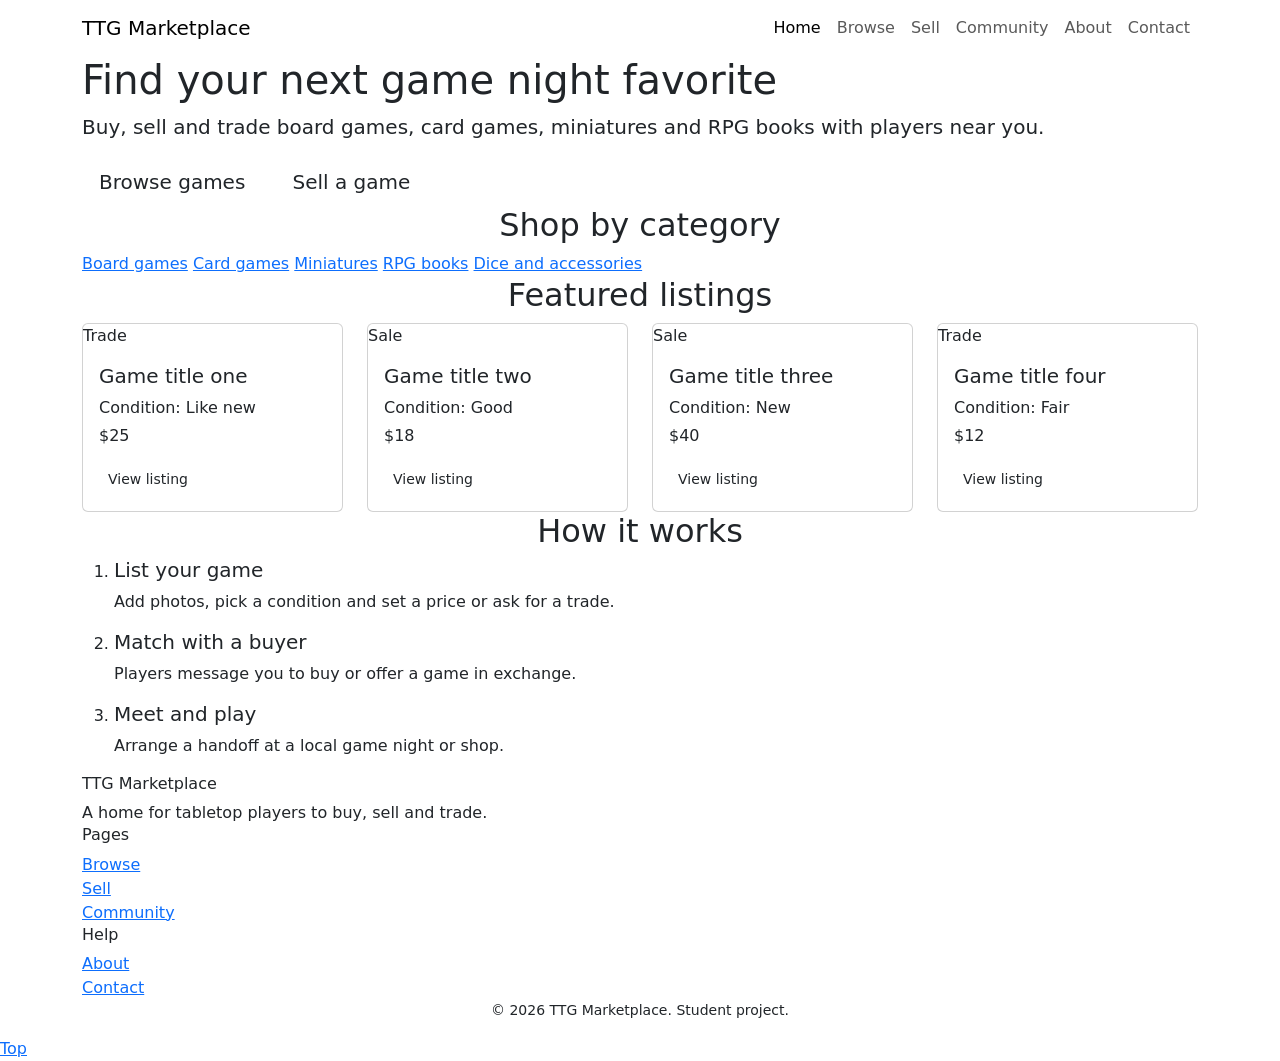
==== Index.html @ c9677930 "Add files via upload" ====
<!DOCTYPE html>
<html lang="en">
<head>
  <meta charset="UTF-8">
  <meta name="viewport" content="width=device-width, initial-scale=1">
  <title>TTG Marketplace | Buy, Sell and Trade Tabletop Games</title>

  <!-- Bootstrap CSS -->
  <link href="https://cdn.jsdelivr.net/npm/bootstrap@5.3.3/dist/css/bootstrap.min.css" rel="stylesheet">
  <!-- Fonts -->
  <link rel="preconnect" href="https://fonts.googleapis.com">
  <link rel="preconnect" href="https://fonts.gstatic.com" crossorigin>
  <link href="https://fonts.googleapis.com/css2?family=Alegreya:wght@500;700&family=Nunito+Sans:wght@400;600&display=swap" rel="stylesheet">
  <!-- Our CSS: style.css first, responsive.css last -->
  <link rel="stylesheet" href="css/style.css">
  <link rel="stylesheet" href="css/responsive.css">
</head>
<body>

  <!-- ===== HEADER / NAVBAR (same on every page) ===== -->
  <header class="site-header">
    <nav class="navbar navbar-expand-lg">
      <div class="container">
        <a class="navbar-brand" href="index.html">TTG Marketplace</a>
        <button class="navbar-toggler" type="button" data-bs-toggle="collapse"
                data-bs-target="#mainNav" aria-controls="mainNav"
                aria-expanded="false" aria-label="Toggle navigation">
          <span class="navbar-toggler-icon"></span>
        </button>
        <div class="collapse navbar-collapse" id="mainNav">
          <ul class="navbar-nav ms-auto">
            <li class="nav-item"><a class="nav-link active" href="index.html">Home</a></li>
            <li class="nav-item"><a class="nav-link" href="browse.html">Browse</a></li>
            <li class="nav-item"><a class="nav-link" href="sell.html">Sell</a></li>
            <li class="nav-item"><a class="nav-link" href="community.html">Community</a></li>
            <li class="nav-item"><a class="nav-link" href="about.html">About</a></li>
            <li class="nav-item"><a class="nav-link" href="contact.html">Contact</a></li>
          </ul>
        </div>
      </div>
    </nav>
  </header>

  <main>

    <!-- ===== HERO (positioning: relative parent, absolute overlay) ===== -->
    <section id="hero" class="hero">
      <div class="hero-overlay"></div>
      <div class="container hero-content">
        <h1>Find your next game night favorite</h1>
        <p class="lead">Buy, sell and trade board games, card games, miniatures and RPG books with players near you.</p>
        <a href="browse.html" class="btn btn-tavern btn-lg me-2">Browse games</a>
        <a href="sell.html" class="btn btn-outline-tavern btn-lg">Sell a game</a>
      </div>
    </section>

    <!-- ===== CATEGORIES (CSS Grid) ===== -->
    <section class="section" id="categories">
      <div class="container">
        <h2 class="section-title text-center">Shop by category</h2>
        <div class="category-grid">
          <a href="browse.html" class="category-tile">Board games</a>
          <a href="browse.html" class="category-tile">Card games</a>
          <a href="browse.html" class="category-tile">Miniatures</a>
          <a href="browse.html" class="category-tile">RPG books</a>
          <a href="browse.html" class="category-tile">Dice and accessories</a>
        </div>
      </div>
    </section>

    <!-- ===== FEATURED LISTINGS (Bootstrap grid + cards) ===== -->
    <section class="section section-alt" id="featured">
      <div class="container">
        <h2 class="section-title text-center">Featured listings</h2>
        <div class="row g-4">

          <div class="col-12 col-md-6 col-lg-3">
            <article class="card listing-card h-100">
              <div class="listing-img">
                <span class="badge-tag">Trade</span>
              </div>
              <div class="card-body">
                <h3 class="h5 card-title">Game title one</h3>
                <p class="card-text mb-1">Condition: <span class="condition">Like new</span></p>
                <p class="price">$25</p>
                <a href="browse.html" class="btn btn-tavern btn-sm">View listing</a>
              </div>
            </article>
          </div>

          <div class="col-12 col-md-6 col-lg-3">
            <article class="card listing-card h-100">
              <div class="listing-img">
                <span class="badge-tag">Sale</span>
              </div>
              <div class="card-body">
                <h3 class="h5 card-title">Game title two</h3>
                <p class="card-text mb-1">Condition: <span class="condition">Good</span></p>
                <p class="price">$18</p>
                <a href="browse.html" class="btn btn-tavern btn-sm">View listing</a>
              </div>
            </article>
          </div>

          <div class="col-12 col-md-6 col-lg-3">
            <article class="card listing-card h-100">
              <div class="listing-img">
                <span class="badge-tag">Sale</span>
              </div>
              <div class="card-body">
                <h3 class="h5 card-title">Game title three</h3>
                <p class="card-text mb-1">Condition: <span class="condition">New</span></p>
                <p class="price">$40</p>
                <a href="browse.html" class="btn btn-tavern btn-sm">View listing</a>
              </div>
            </article>
          </div>

          <div class="col-12 col-md-6 col-lg-3">
            <article class="card listing-card h-100">
              <div class="listing-img">
                <span class="badge-tag">Trade</span>
              </div>
              <div class="card-body">
                <h3 class="h5 card-title">Game title four</h3>
                <p class="card-text mb-1">Condition: <span class="condition">Fair</span></p>
                <p class="price">$12</p>
                <a href="browse.html" class="btn btn-tavern btn-sm">View listing</a>
              </div>
            </article>
          </div>

        </div>
      </div>
    </section>

    <!-- ===== HOW IT WORKS (Flexbox, real sequence so numbered) ===== -->
    <section class="section" id="how-it-works">
      <div class="container">
        <h2 class="section-title text-center">How it works</h2>
        <ol class="steps">
          <li class="step">
            <h3 class="h5">List your game</h3>
            <p>Add photos, pick a condition and set a price or ask for a trade.</p>
          </li>
          <li class="step">
            <h3 class="h5">Match with a buyer</h3>
            <p>Players message you to buy or offer a game in exchange.</p>
          </li>
          <li class="step">
            <h3 class="h5">Meet and play</h3>
            <p>Arrange a handoff at a local game night or shop.</p>
          </li>
        </ol>
      </div>
    </section>

  </main>

  <!-- ===== FOOTER (same on every page) ===== -->
  <footer class="site-footer">
    <div class="container footer-inner">
      <div>
        <h3 class="h6">TTG Marketplace</h3>
        <p class="mb-0">A home for tabletop players to buy, sell and trade.</p>
      </div>
      <div>
        <h3 class="h6">Pages</h3>
        <ul class="list-unstyled mb-0">
          <li><a href="browse.html">Browse</a></li>
          <li><a href="sell.html">Sell</a></li>
          <li><a href="community.html">Community</a></li>
        </ul>
      </div>
      <div>
        <h3 class="h6">Help</h3>
        <ul class="list-unstyled mb-0">
          <li><a href="about.html">About</a></li>
          <li><a href="contact.html">Contact</a></li>
        </ul>
      </div>
    </div>
    <p class="text-center small mb-0 pb-3">&copy; 2026 TTG Marketplace. Student project.</p>
  </footer>

  <!-- Fixed back-to-top button (fixed positioning) -->
  <a href="#hero" class="back-to-top" aria-label="Back to top">Top</a>

  <!-- Bootstrap JS (needed for the mobile navbar toggle) -->
  <script src="https://cdn.jsdelivr.net/npm/bootstrap@5.3.3/dist/js/bootstrap.bundle.min.js"></script>
</body>
</html>
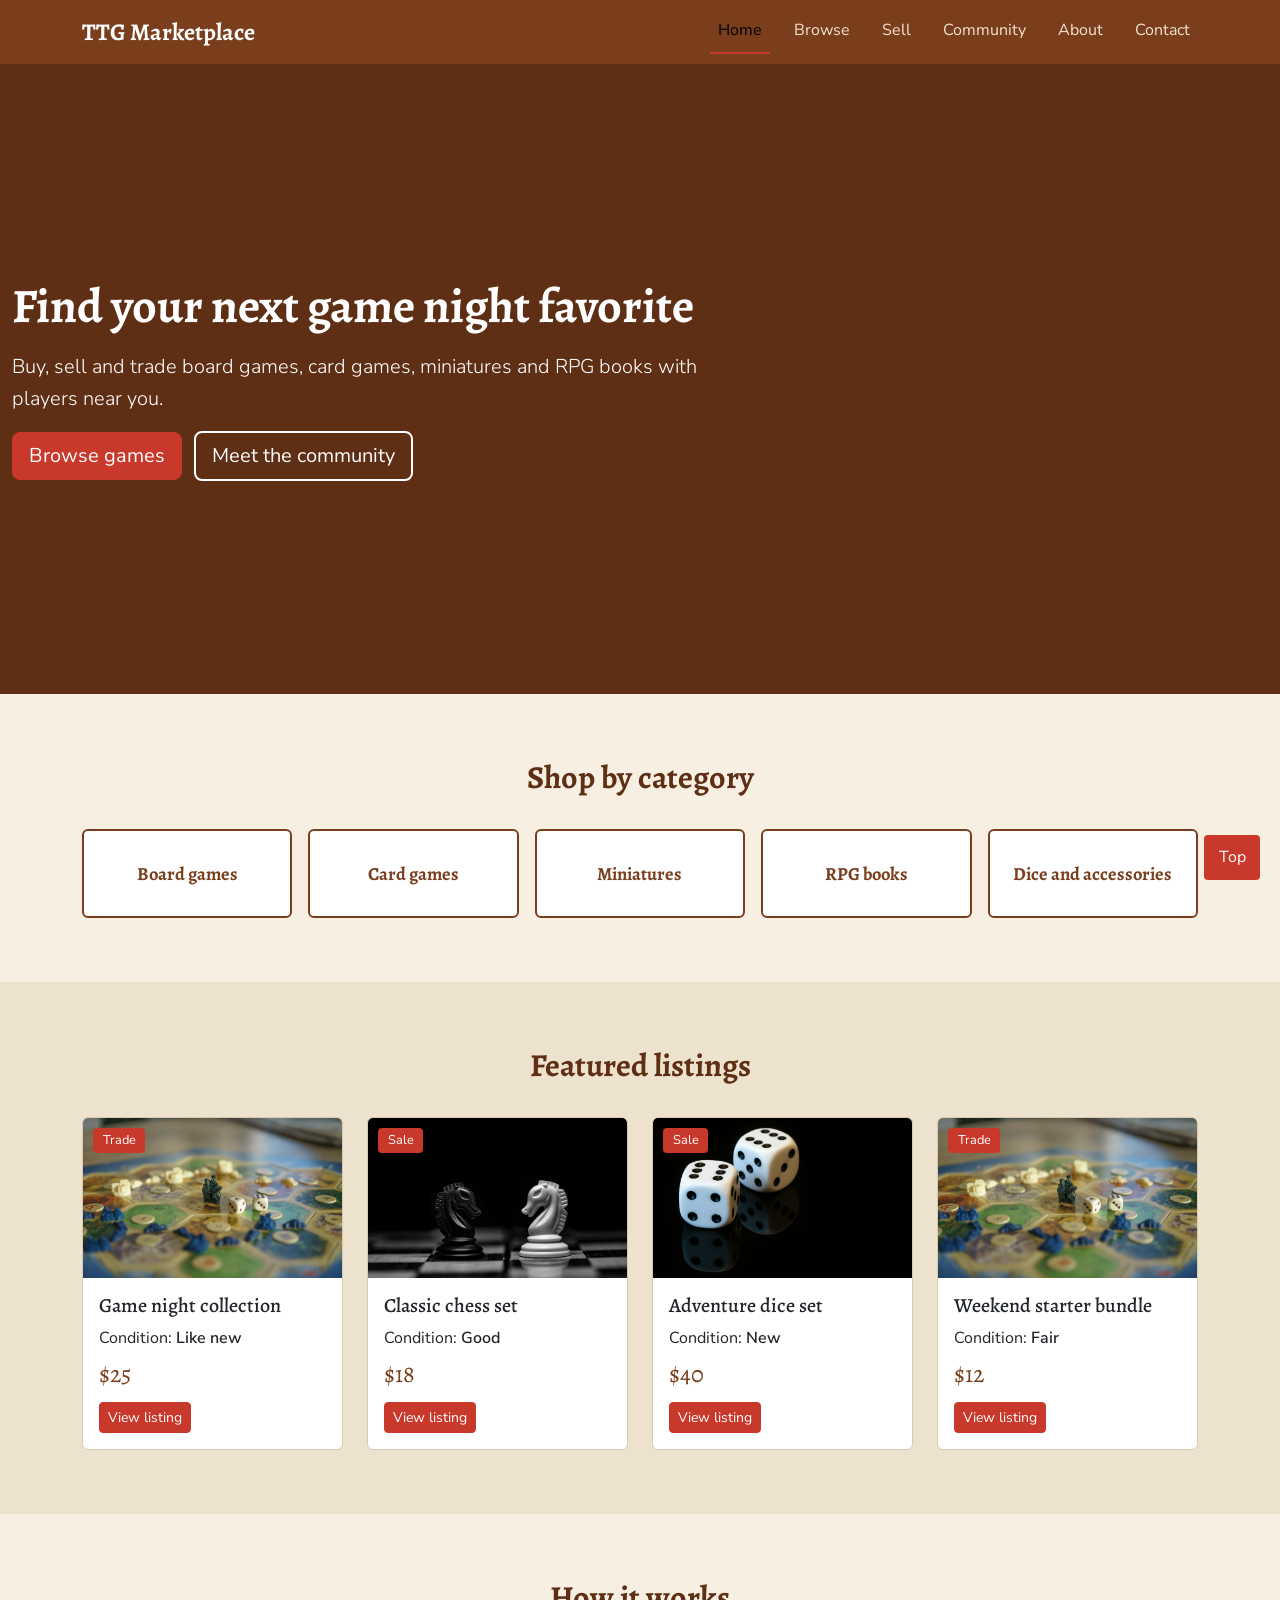
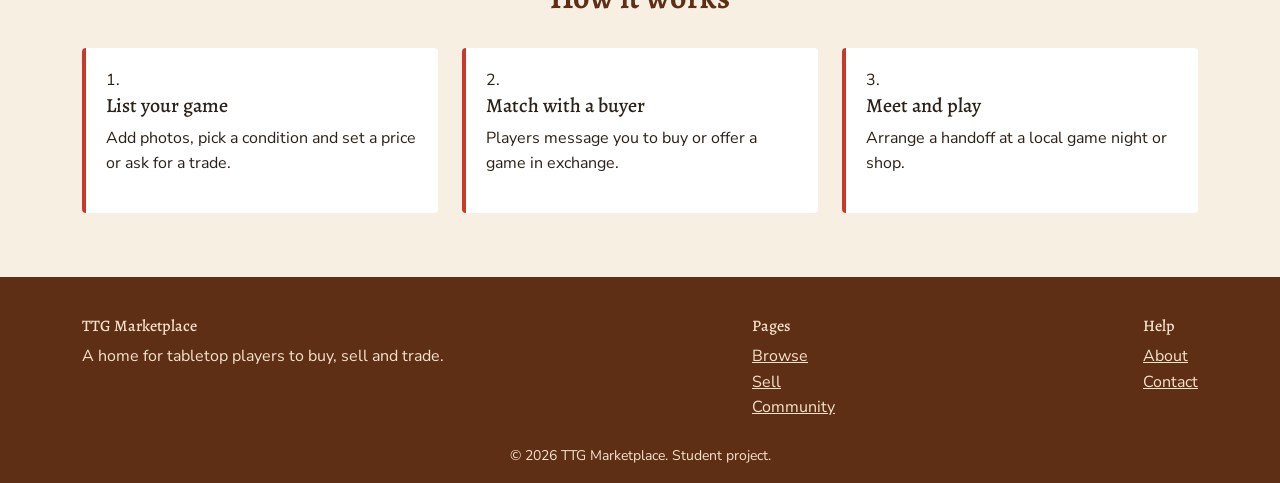
==== commit 53e4933c: "feat: add browse and community and pages.css" ====
--- a/Index.html
+++ b/Index.html
@@ -1,35 +1,31 @@
-<!DOCTYPE html>
-<html lang="en">
-<head>
-  <meta charset="UTF-8">
-  <meta name="viewport" content="width=device-width, initial-scale=1">
-  <title>TTG Marketplace | Buy, Sell and Trade Tabletop Games</title>
-
-  <!-- Bootstrap CSS -->
-  <link href="https://cdn.jsdelivr.net/npm/bootstrap@5.3.3/dist/css/bootstrap.min.css" rel="stylesheet">
-  <!-- Fonts -->
-  <link rel="preconnect" href="https://fonts.googleapis.com">
-  <link rel="preconnect" href="https://fonts.gstatic.com" crossorigin>
-  <link href="https://fonts.googleapis.com/css2?family=Alegreya:wght@500;700&family=Nunito+Sans:wght@400;600&display=swap" rel="stylesheet">
-  <!-- Our CSS: style.css first, responsive.css last -->
-  <link rel="stylesheet" href="css/style.css">
-  <link rel="stylesheet" href="css/responsive.css">
-</head>
-<body>
-
-  <!-- ===== HEADER / NAVBAR (same on every page) ===== -->
+<!DOCTYPE html>
+<html lang="en">
+<head>
+  <meta charset="UTF-8">
+  <meta name="viewport" content="width=device-width, initial-scale=1">
+  <title>TTG Marketplace | Buy, Sell and Trade Tabletop Games</title>
+
+  <!-- Bootstrap CSS -->
+  <link href="css/bootstrap.min.css" rel="stylesheet">
+  <!-- Fonts -->
+  <link rel="preconnect" href="https://fonts.googleapis.com">
+  <link rel="preconnect" href="https://fonts.gstatic.com" crossorigin>
+  <link href="https://fonts.googleapis.com/css2?family=Alegreya:wght@500;700&family=Nunito+Sans:wght@400;600&display=swap" rel="stylesheet">
+  <!-- Our CSS: style.css first, responsive.css last -->
+  <link rel="stylesheet" href="css/style.css">
+  <link rel="stylesheet" href="css/pages.css">
+  <link rel="stylesheet" href="css/responsive.css">
+</head>
+<body>
+
+  <!-- ===== HEADER / NAVBAR (same on every page) ===== -->
   <header class="site-header">
     <nav class="navbar navbar-expand-lg">
       <div class="container">
         <a class="navbar-brand" href="index.html">TTG Marketplace</a>
-        <button class="navbar-toggler" type="button" data-bs-toggle="collapse"
-                data-bs-target="#mainNav" aria-controls="mainNav"
-                aria-expanded="false" aria-label="Toggle navigation">
-          <span class="navbar-toggler-icon"></span>
-        </button>
-        <div class="collapse navbar-collapse" id="mainNav">
+        <div class="navbar-collapse" id="mainNav">
           <ul class="navbar-nav ms-auto">
-            <li class="nav-item"><a class="nav-link active" href="index.html">Home</a></li>
+            <li class="nav-item"><a class="nav-link active" aria-current="page" href="index.html">Home</a></li>
             <li class="nav-item"><a class="nav-link" href="browse.html">Browse</a></li>
             <li class="nav-item"><a class="nav-link" href="sell.html">Sell</a></li>
             <li class="nav-item"><a class="nav-link" href="community.html">Community</a></li>
@@ -39,125 +35,129 @@
         </div>
       </div>
     </nav>
-  </header>
-
-  <main>
-
-    <!-- ===== HERO (positioning: relative parent, absolute overlay) ===== -->
-    <section id="hero" class="hero">
-      <div class="hero-overlay"></div>
-      <div class="container hero-content">
-        <h1>Find your next game night favorite</h1>
-        <p class="lead">Buy, sell and trade board games, card games, miniatures and RPG books with players near you.</p>
-        <a href="browse.html" class="btn btn-tavern btn-lg me-2">Browse games</a>
-        <a href="sell.html" class="btn btn-outline-tavern btn-lg">Sell a game</a>
-      </div>
-    </section>
-
-    <!-- ===== CATEGORIES (CSS Grid) ===== -->
-    <section class="section" id="categories">
-      <div class="container">
-        <h2 class="section-title text-center">Shop by category</h2>
-        <div class="category-grid">
-          <a href="browse.html" class="category-tile">Board games</a>
-          <a href="browse.html" class="category-tile">Card games</a>
-          <a href="browse.html" class="category-tile">Miniatures</a>
-          <a href="browse.html" class="category-tile">RPG books</a>
-          <a href="browse.html" class="category-tile">Dice and accessories</a>
-        </div>
-      </div>
-    </section>
-
-    <!-- ===== FEATURED LISTINGS (Bootstrap grid + cards) ===== -->
-    <section class="section section-alt" id="featured">
-      <div class="container">
-        <h2 class="section-title text-center">Featured listings</h2>
-        <div class="row g-4">
-
-          <div class="col-12 col-md-6 col-lg-3">
-            <article class="card listing-card h-100">
-              <div class="listing-img">
-                <span class="badge-tag">Trade</span>
-              </div>
-              <div class="card-body">
-                <h3 class="h5 card-title">Game title one</h3>
-                <p class="card-text mb-1">Condition: <span class="condition">Like new</span></p>
-                <p class="price">$25</p>
-                <a href="browse.html" class="btn btn-tavern btn-sm">View listing</a>
-              </div>
-            </article>
-          </div>
-
-          <div class="col-12 col-md-6 col-lg-3">
-            <article class="card listing-card h-100">
-              <div class="listing-img">
-                <span class="badge-tag">Sale</span>
-              </div>
-              <div class="card-body">
-                <h3 class="h5 card-title">Game title two</h3>
-                <p class="card-text mb-1">Condition: <span class="condition">Good</span></p>
-                <p class="price">$18</p>
-                <a href="browse.html" class="btn btn-tavern btn-sm">View listing</a>
-              </div>
-            </article>
-          </div>
-
-          <div class="col-12 col-md-6 col-lg-3">
-            <article class="card listing-card h-100">
-              <div class="listing-img">
-                <span class="badge-tag">Sale</span>
-              </div>
-              <div class="card-body">
-                <h3 class="h5 card-title">Game title three</h3>
-                <p class="card-text mb-1">Condition: <span class="condition">New</span></p>
-                <p class="price">$40</p>
-                <a href="browse.html" class="btn btn-tavern btn-sm">View listing</a>
-              </div>
-            </article>
-          </div>
-
-          <div class="col-12 col-md-6 col-lg-3">
-            <article class="card listing-card h-100">
-              <div class="listing-img">
-                <span class="badge-tag">Trade</span>
-              </div>
-              <div class="card-body">
-                <h3 class="h5 card-title">Game title four</h3>
-                <p class="card-text mb-1">Condition: <span class="condition">Fair</span></p>
-                <p class="price">$12</p>
-                <a href="browse.html" class="btn btn-tavern btn-sm">View listing</a>
-              </div>
-            </article>
-          </div>
-
-        </div>
-      </div>
-    </section>
-
-    <!-- ===== HOW IT WORKS (Flexbox, real sequence so numbered) ===== -->
-    <section class="section" id="how-it-works">
-      <div class="container">
-        <h2 class="section-title text-center">How it works</h2>
-        <ol class="steps">
-          <li class="step">
-            <h3 class="h5">List your game</h3>
-            <p>Add photos, pick a condition and set a price or ask for a trade.</p>
-          </li>
-          <li class="step">
-            <h3 class="h5">Match with a buyer</h3>
-            <p>Players message you to buy or offer a game in exchange.</p>
-          </li>
-          <li class="step">
-            <h3 class="h5">Meet and play</h3>
-            <p>Arrange a handoff at a local game night or shop.</p>
-          </li>
-        </ol>
-      </div>
-    </section>
-
-  </main>
-
-  <!-- ===== FOOTER (same on every page) ===== -->
+  </header>
+
+  <main>
+
+    <!-- ===== HERO (positioning: relative parent, absolute overlay) ===== -->
+    <section id="hero" class="hero">
+      <div class="hero-overlay"></div>
+      <div class="container hero-content">
+        <h1>Find your next game night favorite</h1>
+        <p class="lead">Buy, sell and trade board games, card games, miniatures and RPG books with players near you.</p>
+        <a href="browse.html" class="btn btn-tavern btn-lg me-2">Browse games</a>
+        <a href="community.html" class="btn btn-outline-tavern btn-lg">Meet the community</a>
+      </div>
+    </section>
+
+    <!-- ===== CATEGORIES (CSS Grid) ===== -->
+    <section class="section" id="categories">
+      <div class="container">
+        <h2 class="section-title text-center">Shop by category</h2>
+        <div class="category-grid">
+          <a href="browse.html" class="category-tile">Board games</a>
+          <a href="browse.html" class="category-tile">Card games</a>
+          <a href="browse.html" class="category-tile">Miniatures</a>
+          <a href="browse.html" class="category-tile">RPG books</a>
+          <a href="browse.html" class="category-tile">Dice and accessories</a>
+        </div>
+      </div>
+    </section>
+
+    <!-- ===== FEATURED LISTINGS (Bootstrap grid + cards) ===== -->
+    <section class="section section-alt" id="featured">
+      <div class="container">
+        <h2 class="section-title text-center">Featured listings</h2>
+        <div class="row g-4">
+
+          <div class="col-12 col-md-6 col-lg-3">
+            <article class="card listing-card h-100">
+              <div class="listing-img">
+                <img src="images/board-games.jpg" alt="A board game laid out for play" width="900" height="600" loading="lazy">
+                <span class="badge-tag">Trade</span>
+              </div>
+              <div class="card-body">
+                <h3 class="h5 card-title">Game night collection</h3>
+                <p class="card-text mb-1">Condition: <span class="condition">Like new</span></p>
+                <p class="price">$25</p>
+                <a href="browse.html" class="btn btn-tavern btn-sm">View listing</a>
+              </div>
+            </article>
+          </div>
+
+          <div class="col-12 col-md-6 col-lg-3">
+            <article class="card listing-card h-100">
+              <div class="listing-img">
+                <img src="images/chess.jpg" alt="Black and white chess knights" width="900" height="600" loading="lazy">
+                <span class="badge-tag">Sale</span>
+              </div>
+              <div class="card-body">
+                <h3 class="h5 card-title">Classic chess set</h3>
+                <p class="card-text mb-1">Condition: <span class="condition">Good</span></p>
+                <p class="price">$18</p>
+                <a href="browse.html" class="btn btn-tavern btn-sm">View listing</a>
+              </div>
+            </article>
+          </div>
+
+          <div class="col-12 col-md-6 col-lg-3">
+            <article class="card listing-card h-100">
+              <div class="listing-img">
+                <img src="images/dice.jpg" alt="Two white dice on a dark surface" width="900" height="600" loading="lazy">
+                <span class="badge-tag">Sale</span>
+              </div>
+              <div class="card-body">
+                <h3 class="h5 card-title">Adventure dice set</h3>
+                <p class="card-text mb-1">Condition: <span class="condition">New</span></p>
+                <p class="price">$40</p>
+                <a href="browse.html" class="btn btn-tavern btn-sm">View listing</a>
+              </div>
+            </article>
+          </div>
+
+          <div class="col-12 col-md-6 col-lg-3">
+            <article class="card listing-card h-100">
+              <div class="listing-img">
+                <img src="images/board-games.jpg" alt="A tabletop board game with playing pieces" width="900" height="600" loading="lazy">
+                <span class="badge-tag">Trade</span>
+              </div>
+              <div class="card-body">
+                <h3 class="h5 card-title">Weekend starter bundle</h3>
+                <p class="card-text mb-1">Condition: <span class="condition">Fair</span></p>
+                <p class="price">$12</p>
+                <a href="browse.html" class="btn btn-tavern btn-sm">View listing</a>
+              </div>
+            </article>
+          </div>
+
+        </div>
+      </div>
+    </section>
+
+    <!-- ===== HOW IT WORKS (Flexbox, real sequence so numbered) ===== -->
+    <section class="section" id="how-it-works">
+      <div class="container">
+        <h2 class="section-title text-center">How it works</h2>
+        <ol class="steps">
+          <li class="step">
+            <h3 class="h5">List your game</h3>
+            <p>Add photos, pick a condition and set a price or ask for a trade.</p>
+          </li>
+          <li class="step">
+            <h3 class="h5">Match with a buyer</h3>
+            <p>Players message you to buy or offer a game in exchange.</p>
+          </li>
+          <li class="step">
+            <h3 class="h5">Meet and play</h3>
+            <p>Arrange a handoff at a local game night or shop.</p>
+          </li>
+        </ol>
+      </div>
+    </section>
+
+  </main>
+
+  <!-- ===== FOOTER (same on every page) ===== -->
   <footer class="site-footer">
     <div class="container footer-inner">
       <div>
@@ -181,12 +181,9 @@
       </div>
     </div>
     <p class="text-center small mb-0 pb-3">&copy; 2026 TTG Marketplace. Student project.</p>
-  </footer>
-
-  <!-- Fixed back-to-top button (fixed positioning) -->
-  <a href="#hero" class="back-to-top" aria-label="Back to top">Top</a>
-
-  <!-- Bootstrap JS (needed for the mobile navbar toggle) -->
-  <script src="https://cdn.jsdelivr.net/npm/bootstrap@5.3.3/dist/js/bootstrap.bundle.min.js"></script>
-</body>
+  </footer>
+
+  <!-- Fixed back-to-top button (fixed positioning) -->
+  <a href="#hero" class="back-to-top" aria-label="Back to top">Top</a>
+</body>
 </html>
--- a/css/style.css
+++ b/css/style.css
@@ -0,0 +1,170 @@
+/* ===== TAVERN THEME: global styles (shared by all pages) ===== */
+
+:root {
+  --bg: #F6EFE2;        /* parchment */
+  --bg-alt: #EDE2CE;    /* darker parchment */
+  --surface: #FFFFFF;
+  --primary: #7A3E1D;   /* wood brown */
+  --primary-dark: #5E2F15;
+  --accent: #C8382B;    /* tavern red */
+  --text: #2B2118;
+  --muted: #6B5A4A;
+  --font-heading: 'Alegreya', Georgia, serif;
+  --font-body: 'Nunito Sans', Arial, sans-serif;
+}
+
+body {
+  background: var(--bg);
+  color: var(--text);
+  font-family: var(--font-body);
+  line-height: 1.6;
+}
+
+h1, h2, h3, h4, h5, h6, .navbar-brand {
+  font-family: var(--font-heading);
+  font-weight: 700;
+}
+
+a { color: var(--primary); }
+a:hover { color: var(--accent); }
+
+/* ----- Buttons (override Bootstrap blue) ----- */
+.btn-tavern {
+  background: var(--accent);
+  border-color: var(--accent);
+  color: #fff;
+}
+.btn-tavern:hover {
+  background: #A82C21;
+  border-color: #A82C21;
+  color: #fff;
+}
+.btn-outline-tavern {
+  background: transparent;
+  border: 2px solid #fff;
+  color: #fff;
+}
+.btn-outline-tavern:hover {
+  background: #fff;
+  color: var(--primary);
+}
+
+/* ----- Header and navbar ----- */
+.site-header {
+  background: var(--primary);
+  position: sticky;              /* positioning: sticky */
+  top: 0;
+  z-index: 1000;
+}
+.navbar-brand { color: #fff; font-size: 1.5rem; }
+.navbar-brand:hover { color: var(--bg); }
+.nav-link { color: #F3E3CC; }
+.nav-link:hover, .nav-link.active { color: #fff; }
+.nav-link.active { border-bottom: 2px solid var(--accent); }
+.navbar-toggler { border-color: #F3E3CC; }
+.navbar-toggler-icon { filter: invert(1); }
+
+/* ----- Sections ----- */
+.section { padding: 4rem 0; }
+.section-alt { background: var(--bg-alt); }
+.section-title { margin-bottom: 2rem; color: var(--primary-dark); }
+
+/* ----- Hero (relative parent + absolute overlay) ----- */
+.hero {
+  position: relative;            /* positioning: relative */
+  min-height: 70vh;
+  display: flex;
+  align-items: center;
+  background: var(--primary-dark);
+  color: #fff;
+}
+.hero-overlay {
+  position: absolute;            /* positioning: absolute */
+  inset: 0;
+  background: linear-gradient(90deg, rgba(94,47,21,0.95), rgba(94,47,21,0.55));
+}
+.hero-content { position: relative; max-width: 720px; margin-left: 0; }
+.hero h1 { font-size: 3rem; margin-bottom: 1rem; }
+
+/* ----- Categories (CSS Grid) ----- */
+.category-grid {
+  display: grid;
+  grid-template-columns: repeat(5, 1fr);
+  gap: 1rem;
+}
+.category-tile {
+  background: var(--surface);
+  border: 2px solid var(--primary);
+  border-radius: 6px;
+  padding: 1.75rem 1rem;
+  text-align: center;
+  font-family: var(--font-heading);
+  font-size: 1.15rem;
+  font-weight: 700;
+  text-decoration: none;
+  color: var(--primary);
+}
+.category-tile:hover { background: var(--primary); color: #fff; }
+
+/* ----- Listing cards ----- */
+.listing-card { border: 1px solid #D9C9AE; border-radius: 6px; overflow: hidden; }
+.listing-img {
+  position: relative;
+  height: 160px;
+  background: #D9C9AE;           /* placeholder until real images are added */
+}
+.badge-tag {
+  position: absolute;            /* positioning: absolute badge */
+  top: 10px;
+  left: 10px;
+  background: var(--accent);
+  color: #fff;
+  padding: 0.15rem 0.6rem;
+  border-radius: 4px;
+  font-size: 0.8rem;
+}
+.condition { font-weight: 600; }
+.price { font-family: var(--font-heading); font-size: 1.5rem; color: var(--primary); margin-bottom: 0.5rem; }
+
+/* ----- How it works (Flexbox) ----- */
+.steps {
+  display: flex;
+  gap: 1.5rem;
+  list-style: decimal inside;
+  padding: 0;
+  margin: 0;
+}
+.step {
+  flex: 1;
+  background: var(--surface);
+  border-left: 4px solid var(--accent);
+  padding: 1.25rem;
+  border-radius: 4px;
+}
+
+/* ----- Footer (Flexbox) ----- */
+.site-footer { background: var(--primary-dark); color: #F3E3CC; padding-top: 2.5rem; }
+.site-footer a { color: #F3E3CC; }
+.site-footer a:hover { color: #fff; }
+.footer-inner {
+  display: flex;
+  justify-content: space-between;
+  gap: 2rem;
+  padding-bottom: 1.5rem;
+}
+
+/* ----- Fixed back-to-top button (positioning: fixed) ----- */
+.back-to-top {
+  position: fixed;
+  right: 1.25rem;
+  bottom: 1.25rem;
+  background: var(--accent);
+  color: #fff;
+  padding: 0.6rem 0.9rem;
+  border-radius: 4px;
+  text-decoration: none;
+}
+.back-to-top:hover { background: #A82C21; color: #fff; }
+
+/* Keyboard focus */
+a:focus-visible, button:focus-visible { outline: 3px solid var(--accent); outline-offset: 2px; }
--- a/css/pages.css
+++ b/css/pages.css
@@ -0,0 +1,345 @@
+/* Shared styles for Browse and Community. */
+html {
+    scroll-behavior: smooth;
+    scroll-padding-top: 95px;
+}
+
+.page-banner {
+    padding: 4.5rem 0 3.5rem;
+    background: var(--bg-alt);
+    border-bottom: 1px solid #d9c9ae;
+}
+
+.page-banner h1 {
+    max-width: 850px;
+    font-size: clamp(2.5rem, 5vw, 4.4rem);
+    line-height: 1.1;
+    color: var(--primary-dark);
+    margin-bottom: 1.25rem;
+}
+
+.page-banner .lead {
+    max-width: 650px;
+    color: var(--muted);
+    margin: 0;
+}
+
+.eyebrow {
+    font-family: var(--font-body);
+    font-size: 0.72rem;
+    font-weight: 700;
+    letter-spacing: 0.13em;
+    text-transform: uppercase;
+    color: var(--primary);
+    margin-bottom: 0.65rem;
+}
+
+.section-heading {
+    display: flex;
+    align-items: center;
+    justify-content: space-between;
+    flex-wrap: wrap;
+    gap: 1rem;
+    margin-bottom: 1.75rem;
+}
+
+.section-heading h2,
+.community-intro h2,
+#rules-title {
+    font-size: 2.3rem;
+    color: var(--primary-dark);
+    margin-bottom: 0.5rem;
+}
+
+.text-link {
+    font-weight: 700;
+    text-underline-offset: 5px;
+}
+
+/* Three columns on desktop, two on tablet, one on mobile. */
+.product-grid,
+.community-grid {
+    display: grid;
+    grid-template-columns: repeat(3, minmax(0, 1fr));
+    gap: 1.5rem;
+}
+
+.product-card {
+    background: #fffdf8;
+    border: 1px solid #d9c9ae;
+    border-radius: 10px;
+    overflow: hidden;
+    transition: box-shadow 0.2s;
+}
+
+.product-card:hover {
+    box-shadow: 0 8px 24px rgb(94 47 21 / 12%);
+}
+
+
+.product-image {
+    position: relative;
+    aspect-ratio: 3 / 2;
+    background: var(--bg-alt);
+    overflow: hidden;
+}
+
+.product-image img {
+    width: 100%;
+    height: 100%;
+    object-fit: cover;
+}
+
+.product-badge {
+    position: absolute;
+    top: 1rem;
+    left: 1rem;
+    padding: 0.25rem 0.7rem;
+    border-radius: 4px;
+    background: #fffdf8;
+    color: var(--primary-dark);
+    font-size: 0.75rem;
+    font-weight: 700;
+}
+
+.product-body {
+    padding: 1.4rem;
+}
+
+.product-body h3 {
+    font-size: 1.55rem;
+    margin-bottom: 0.6rem;
+}
+
+.product-meta,
+.location {
+    font-size: 0.875rem;
+    color: var(--muted);
+}
+
+.product-bottom {
+    display: flex;
+    align-items: center;
+    justify-content: space-between;
+    margin: 1rem 0;
+}
+
+.product-bottom .price {
+    font-size: 1.9rem;
+    margin: 0;
+}
+
+.product-card details {
+    border-top: 1px solid #e6dac7;
+    padding-top: 0.9rem;
+}
+
+.product-card summary {
+    color: var(--primary);
+    font-weight: 700;
+    cursor: pointer;
+}
+
+.product-card details p {
+    margin: 0.75rem 0 0;
+}
+
+.table-wrap {
+    overflow-x: auto;
+    border: 1px solid #d9c9ae;
+    border-radius: 8px;
+    background: #fffdf8;
+}
+
+.info-table {
+    width: 100%;
+    min-width: 620px;
+    border-collapse: collapse;
+}
+
+.info-table caption {
+    padding: 1rem 1.4rem;
+    color: var(--muted);
+    font-size: 0.85rem;
+}
+
+.info-table th,
+.info-table td {
+    padding: 1.15rem 1.4rem;
+    text-align: left;
+    border-bottom: 1px solid #e6dac7;
+    vertical-align: middle;
+}
+
+.info-table thead {
+    background: var(--primary-dark);
+    color: white;
+}
+
+.info-table tbody tr:nth-child(even) {
+    background: #f7f1e7;
+}
+
+.info-table tbody tr:target {
+    background: #f5dfb8;
+}
+
+.community-photo {
+    width: 100%;
+    height: 350px;
+    object-fit: cover;
+    border-radius: 10px;
+}
+
+.community-intro {
+    padding-left: 2.5rem;
+}
+
+.group-card {
+    padding: 2rem;
+    border-top: 3px solid var(--primary);
+    background: #fffdf8;
+    border-radius: 0 0 8px 8px;
+}
+
+.group-number {
+    font-size: 0.72rem;
+    letter-spacing: 0.12em;
+    color: var(--muted);
+}
+
+.group-card h3 {
+    font-size: 1.6rem;
+    margin: 1.1rem 0 0.8rem;
+}
+
+.group-card a {
+    font-weight: 700;
+    text-underline-offset: 4px;
+}
+
+.schedule-label,
+.level-tag {
+    background: #e6ebdd;
+    color: #35482a;
+    padding: 0.3rem 0.65rem;
+    border-radius: 4px;
+    font-size: 0.8rem;
+    display: inline-block;
+}
+
+.event-table td > span:not(.level-tag) {
+    display: block;
+    color: var(--muted);
+    font-size: 0.85rem;
+}
+
+.rules-list {
+    padding-left: 1.5rem;
+    margin: 0;
+}
+
+.rules-list li {
+    padding: 0 0 1rem 0.5rem;
+}
+
+summary:focus-visible,
+.table-wrap:focus-visible {
+    outline: 3px solid var(--accent);
+    outline-offset: 4px;
+}
+
+/* Tablet breakpoint. */
+@media (max-width: 992px) {
+    .product-grid,
+    .community-grid {
+        grid-template-columns: repeat(2, minmax(0, 1fr));
+    }
+
+    .community-intro {
+        padding-left: 0.75rem;
+    }
+
+    .page-banner {
+        padding: 3rem 0;
+    }
+}
+
+/* Mobile breakpoint. */
+@media (max-width: 576px) {
+    .product-grid,
+    .community-grid {
+        grid-template-columns: 1fr;
+    }
+
+    .section-heading h2,
+    .community-intro h2,
+    #rules-title {
+        font-size: 1.9rem;
+    }
+
+
+    .community-photo {
+        height: 260px;
+    }
+
+    .community-intro .text-link {
+        display: block;
+        margin: 1rem 0 0 !important;
+    }
+
+    .info-table th,
+    .info-table td {
+        padding: 1rem;
+    }
+}
+
+@media (prefers-reduced-motion: reduce) {
+    html {
+        scroll-behavior: auto;
+    }
+
+    .product-card {
+        transition: none;
+    }
+}
+
+/* The navigation stays visible and wraps on small screens; no JS needed. */
+.navbar > .container {
+    flex-wrap: wrap;
+    gap: 0.75rem;
+}
+
+.navbar-collapse {
+    display: flex;
+    flex-basis: auto;
+}
+
+.navbar-nav {
+    flex-direction: row;
+    flex-wrap: wrap;
+    gap: 0.25rem 1rem;
+}
+
+.catalog-note {
+    color: var(--muted);
+    margin-bottom: 1rem;
+}
+
+/* Real photos in the Home page's existing featured cards. */
+.listing-img img {
+    width: 100%;
+    height: 100%;
+    object-fit: cover;
+}
+
+@media (max-width: 576px) {
+    .navbar-collapse {
+        width: 100%;
+    }
+
+    .navbar-nav {
+        margin-left: 0 !important;
+        gap: 0.1rem 1rem;
+    }
+}
--- a/css/responsive.css
+++ b/css/responsive.css
@@ -0,0 +1,19 @@
+/* ===== RESPONSIVE: load last so it overrides style.css ===== */
+
+/* Tablet: 992px and below */
+@media (max-width: 992px) {
+  .hero h1 { font-size: 2.4rem; }
+  .category-grid { grid-template-columns: repeat(3, 1fr); }
+  .footer-inner { flex-wrap: wrap; }
+}
+
+/* Mobile: 576px and below */
+@media (max-width: 576px) {
+  .hero { min-height: 60vh; }
+  .hero h1 { font-size: 1.9rem; }
+  .hero .btn { display: block; width: 100%; margin: 0 0 0.75rem 0 !important; }
+  .category-grid { grid-template-columns: repeat(2, 1fr); }
+  .steps { flex-direction: column; }
+  .footer-inner { flex-direction: column; }
+  .section { padding: 2.5rem 0; }
+}
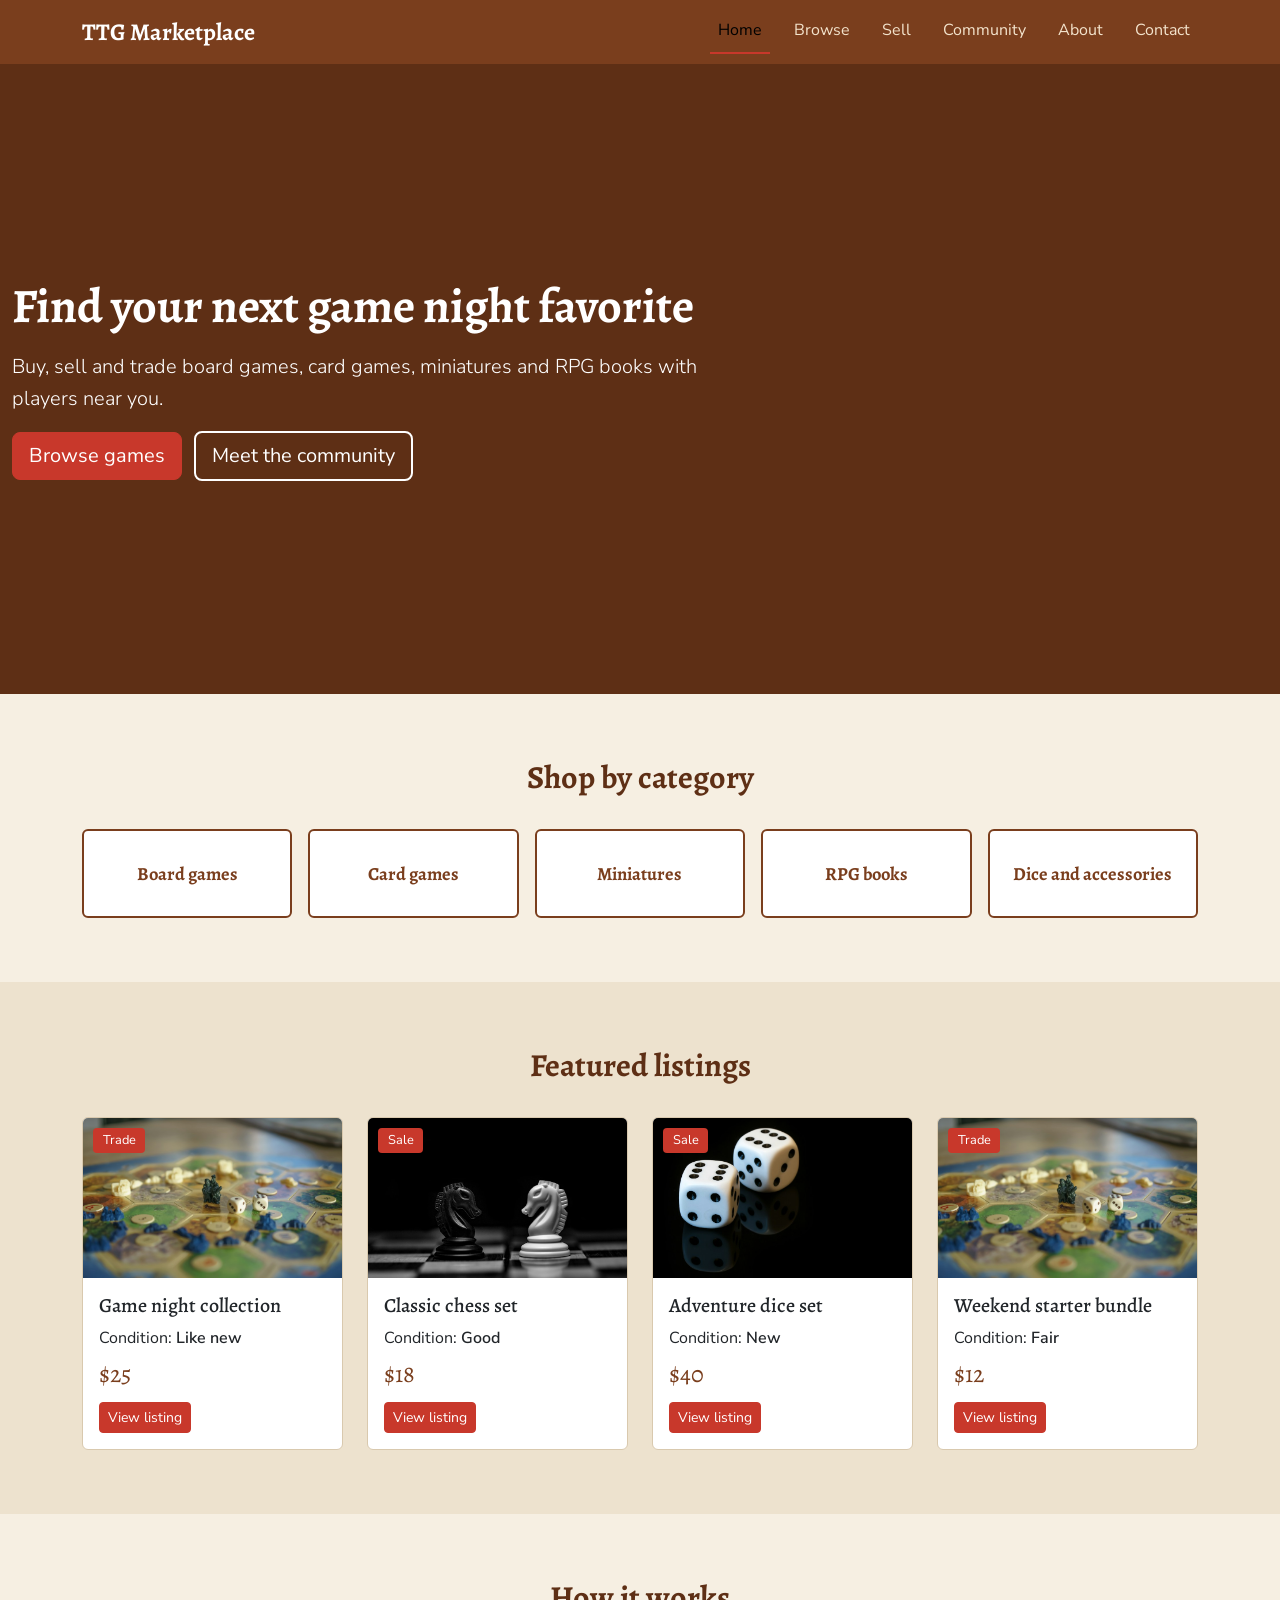
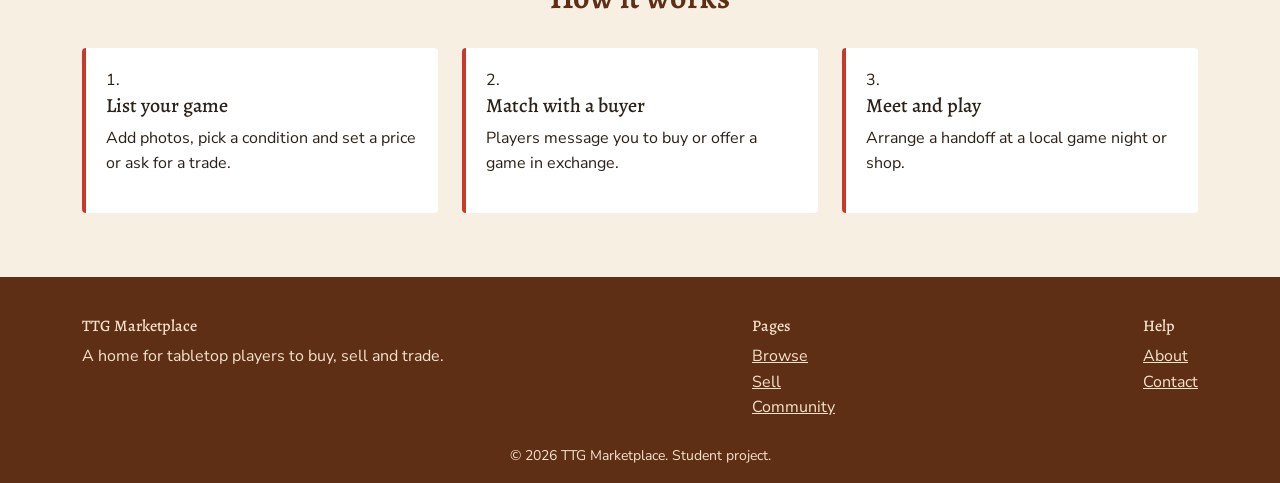
==== commit 4a04dd50: "Add jQuery effects, FAQ, community filter, README" ====
--- a/Index.html
+++ b/Index.html
@@ -19,22 +19,22 @@
 <body>
 
   <!-- ===== HEADER / NAVBAR (same on every page) ===== -->
-  <header class="site-header">
-    <nav class="navbar navbar-expand-lg">
-      <div class="container">
-        <a class="navbar-brand" href="index.html">TTG Marketplace</a>
-        <div class="navbar-collapse" id="mainNav">
-          <ul class="navbar-nav ms-auto">
-            <li class="nav-item"><a class="nav-link active" aria-current="page" href="index.html">Home</a></li>
-            <li class="nav-item"><a class="nav-link" href="browse.html">Browse</a></li>
-            <li class="nav-item"><a class="nav-link" href="sell.html">Sell</a></li>
-            <li class="nav-item"><a class="nav-link" href="community.html">Community</a></li>
-            <li class="nav-item"><a class="nav-link" href="about.html">About</a></li>
-            <li class="nav-item"><a class="nav-link" href="contact.html">Contact</a></li>
-          </ul>
-        </div>
-      </div>
-    </nav>
+  <header class="site-header">
+    <nav class="navbar navbar-expand-lg">
+      <div class="container">
+        <a class="navbar-brand" href="Index.html">TTG Marketplace</a>
+        <div class="navbar-collapse" id="mainNav">
+          <ul class="navbar-nav ms-auto">
+            <li class="nav-item"><a class="nav-link active" aria-current="page" href="Index.html">Home</a></li>
+            <li class="nav-item"><a class="nav-link" href="browse.html">Browse</a></li>
+            <li class="nav-item"><a class="nav-link" href="sell.html">Sell</a></li>
+            <li class="nav-item"><a class="nav-link" href="community.html">Community</a></li>
+            <li class="nav-item"><a class="nav-link" href="About.html">About</a></li>
+            <li class="nav-item"><a class="nav-link" href="contact.html">Contact</a></li>
+          </ul>
+        </div>
+      </div>
+    </nav>
   </header>
 
   <main>
@@ -158,32 +158,35 @@
   </main>
 
   <!-- ===== FOOTER (same on every page) ===== -->
-  <footer class="site-footer">
-    <div class="container footer-inner">
-      <div>
-        <h3 class="h6">TTG Marketplace</h3>
-        <p class="mb-0">A home for tabletop players to buy, sell and trade.</p>
-      </div>
-      <div>
-        <h3 class="h6">Pages</h3>
-        <ul class="list-unstyled mb-0">
-          <li><a href="browse.html">Browse</a></li>
-          <li><a href="sell.html">Sell</a></li>
-          <li><a href="community.html">Community</a></li>
-        </ul>
-      </div>
-      <div>
-        <h3 class="h6">Help</h3>
-        <ul class="list-unstyled mb-0">
-          <li><a href="about.html">About</a></li>
-          <li><a href="contact.html">Contact</a></li>
-        </ul>
-      </div>
-    </div>
-    <p class="text-center small mb-0 pb-3">&copy; 2026 TTG Marketplace. Student project.</p>
+  <footer class="site-footer">
+    <div class="container footer-inner">
+      <div>
+        <h3 class="h6">TTG Marketplace</h3>
+        <p class="mb-0">A home for tabletop players to buy, sell and trade.</p>
+      </div>
+      <div>
+        <h3 class="h6">Pages</h3>
+        <ul class="list-unstyled mb-0">
+          <li><a href="browse.html">Browse</a></li>
+          <li><a href="sell.html">Sell</a></li>
+          <li><a href="community.html">Community</a></li>
+        </ul>
+      </div>
+      <div>
+        <h3 class="h6">Help</h3>
+        <ul class="list-unstyled mb-0">
+          <li><a href="About.html">About</a></li>
+          <li><a href="contact.html">Contact</a></li>
+        </ul>
+      </div>
+    </div>
+    <p class="text-center small mb-0 pb-3">&copy; 2026 TTG Marketplace. Student project.</p>
   </footer>
 
   <!-- Fixed back-to-top button (fixed positioning) -->
   <a href="#hero" class="back-to-top" aria-label="Back to top">Top</a>
+  <script src="https://code.jquery.com/jquery-3.7.1.min.js"></script>
+  <script>window.jQuery || document.write('<script src="js/jquery-3.7.1.min.js"><\/script>')</script>
+  <script src="js/jquery-effects.js"></script>
 </body>
 </html>
--- a/css/pages.css
+++ b/css/pages.css
@@ -343,3 +343,45 @@
         gap: 0.1rem 1rem;
     }
 }
+
+/* FAQ accordion */
+.faq-search { margin-bottom: 1.25rem; }
+#faqList .accordion-button { cursor: pointer; user-select: none; }
+#faqList .accordion-button:focus-visible { outline: 3px solid var(--accent); outline-offset: 2px; }
+
+/* Community event filter */
+.filter-bar {
+    display: flex;
+    flex-wrap: wrap;
+    align-items: center;
+    gap: 0.5rem;
+    margin: 0 0 1.25rem;
+}
+.filter-label { font-weight: 700; margin-right: 0.25rem; }
+.filter-count { margin-left: auto; color: var(--muted); font-size: 0.9rem; }
+.filter-btn.active,
+.filter-btn.active:hover {
+    background: var(--primary);
+    border-color: var(--primary);
+    color: #fff;
+}
+.row-highlight > * { background: #fff2c9 !important; transition: background 0.4s; }
+
+/* Group cards hover (mouseenter / mouseleave) */
+.group-card { transition: transform 0.2s, box-shadow 0.2s; }
+.group-card.is-hover {
+    transform: translateY(-4px);
+    box-shadow: 0 8px 20px rgba(43, 33, 24, 0.15);
+}
+
+@media (max-width: 576px) {
+    .filter-count { margin-left: 0; width: 100%; }
+}
+
+/* message shown when a filter or search finds nothing */
+.no-results {
+    padding: 1rem 1.25rem;
+    background: #f5dfb8;
+    border-radius: 8px;
+    color: var(--primary-dark);
+}
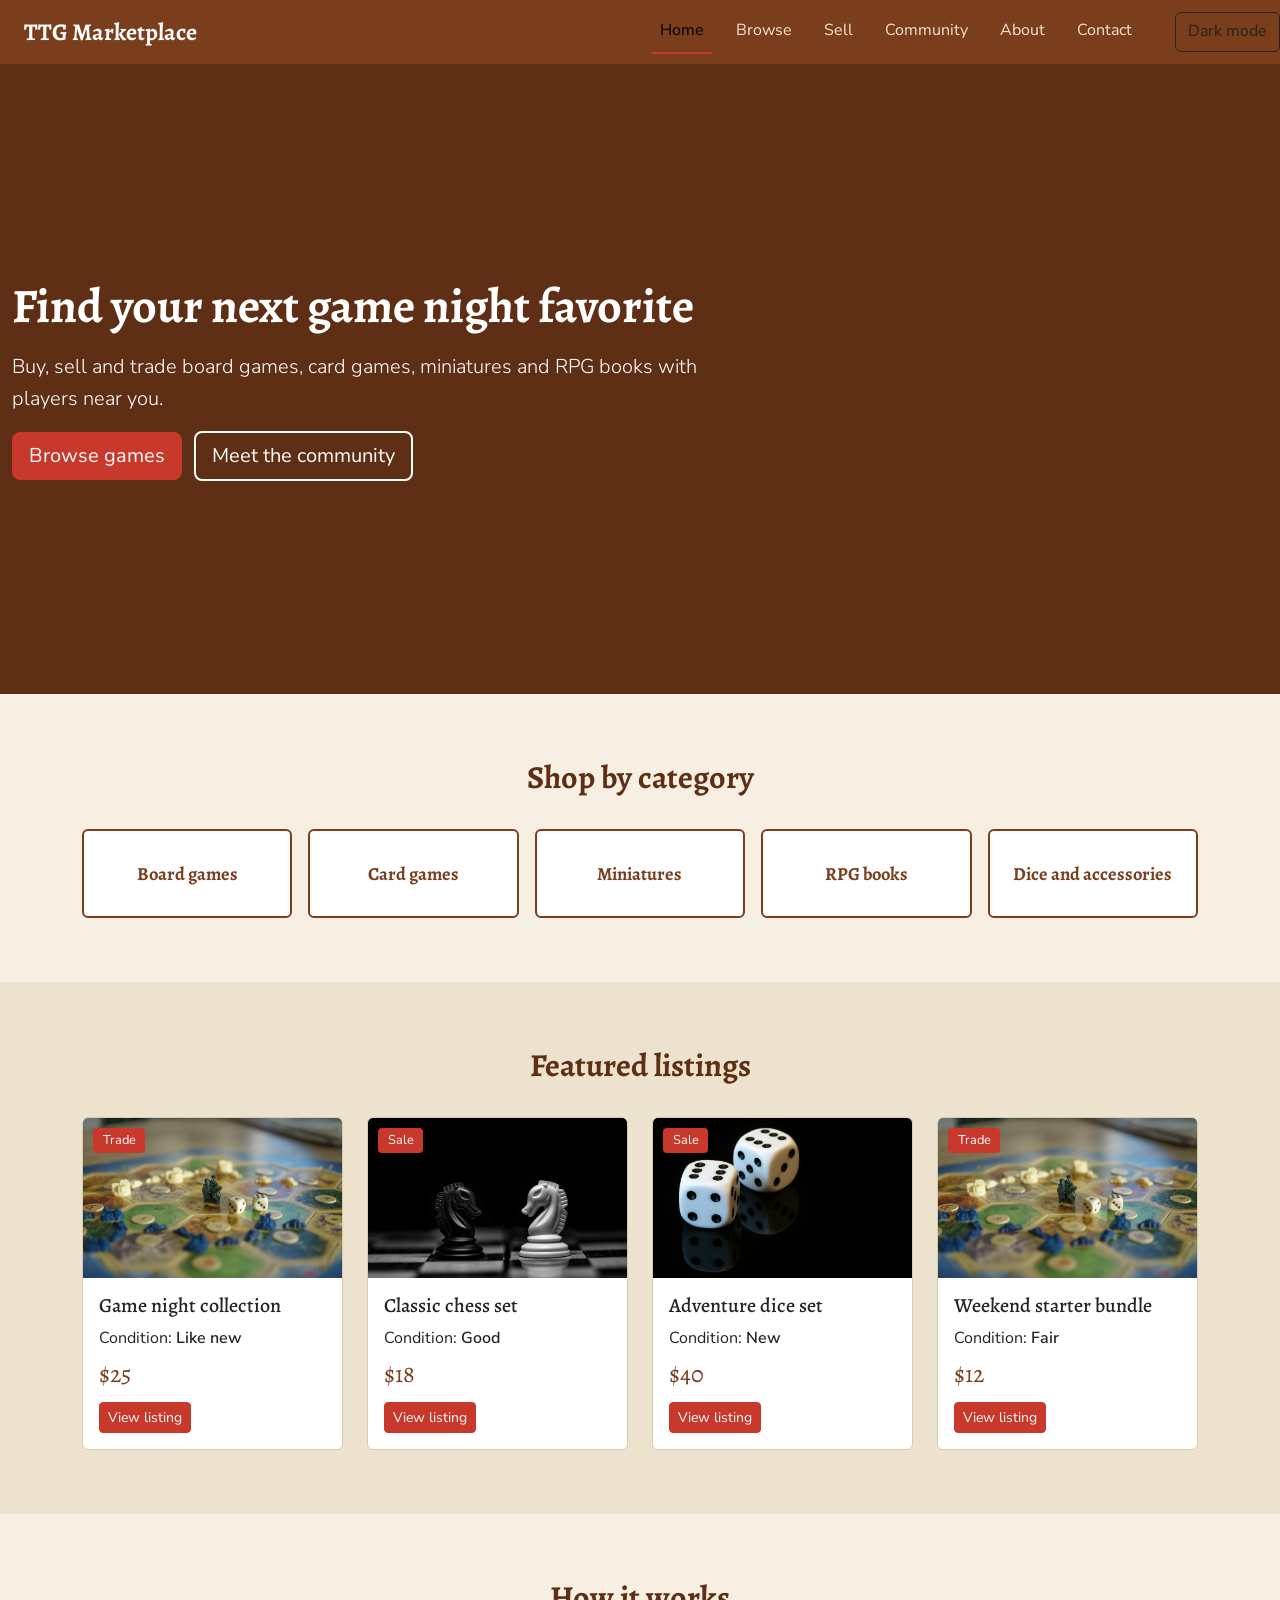
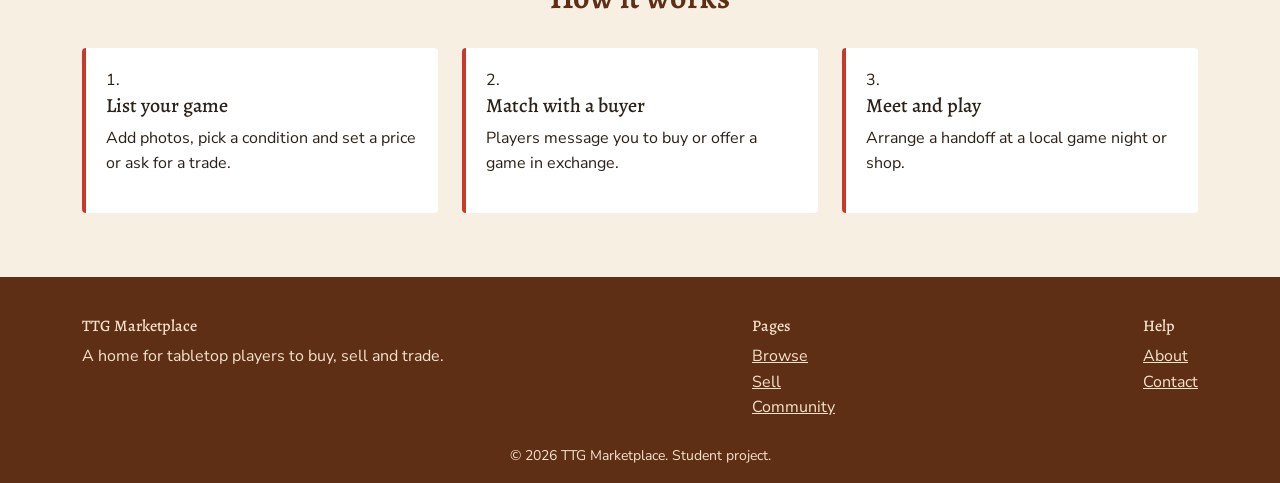
==== commit 6b3f2ef8: "Implemented validation" ====
--- a/Index.html
+++ b/Index.html
@@ -188,5 +188,6 @@
   <script src="https://code.jquery.com/jquery-3.7.1.min.js"></script>
   <script>window.jQuery || document.write('<script src="js/jquery-3.7.1.min.js"><\/script>')</script>
   <script src="js/jquery-effects.js"></script>
+  <script src="js/theme.js"></script>
 </body>
 </html>
--- a/css/pages.css
+++ b/css/pages.css
@@ -385,3 +385,80 @@
     border-radius: 8px;
     color: var(--primary-dark);
 }
+
+/* ===== Form validation messages (sell.html, contact.html) ===== */
+.error-message {
+  color: #c0392b;
+  font-size: 0.875rem;
+  margin: 4px 0 10px;
+}
+
+.field-invalid {
+  border: 2px solid #c0392b !important;
+}
+
+.success-message {
+  background: #d4edda;
+  color: #1e6b35;
+  border: 1px solid #b6dfc0;
+  border-radius: 6px;
+  padding: 12px 16px;
+  margin-bottom: 16px;
+}
+
+/* ===== Theme toggle button ===== */
+.theme-toggle {
+  border: 1px solid currentColor;
+  background: transparent;
+  color: inherit;
+  border-radius: 6px;
+  padding: 6px 12px;
+  margin-left: 12px;
+  cursor: pointer;
+}
+
+/* ===== Dark theme ===== */
+body.dark-theme {
+  background: #181a1b;
+  color: #e6e6e6;
+}
+
+body.dark-theme header,
+body.dark-theme nav,
+body.dark-theme footer {
+  background: #101213;
+  color: #e6e6e6;
+}
+
+body.dark-theme a {
+  color: #8ab4f8;
+}
+
+body.dark-theme section,
+body.dark-theme article,
+body.dark-theme form,
+body.dark-theme details,
+body.dark-theme table,
+body.dark-theme [class*="card"] {
+  background-color: #23272a;
+  color: #e6e6e6;
+  border-color: #3a3f42;
+}
+
+body.dark-theme input,
+body.dark-theme select,
+body.dark-theme textarea {
+  background: #181a1b;
+  color: #e6e6e6;
+  border: 1px solid #555;
+}
+
+body.dark-theme .success-message {
+  background: #1e3a28;
+  color: #a8e6bb;
+  border-color: #2f5a3d;
+}
+
+body.dark-theme .error-message {
+  color: #ff8a80;
+}
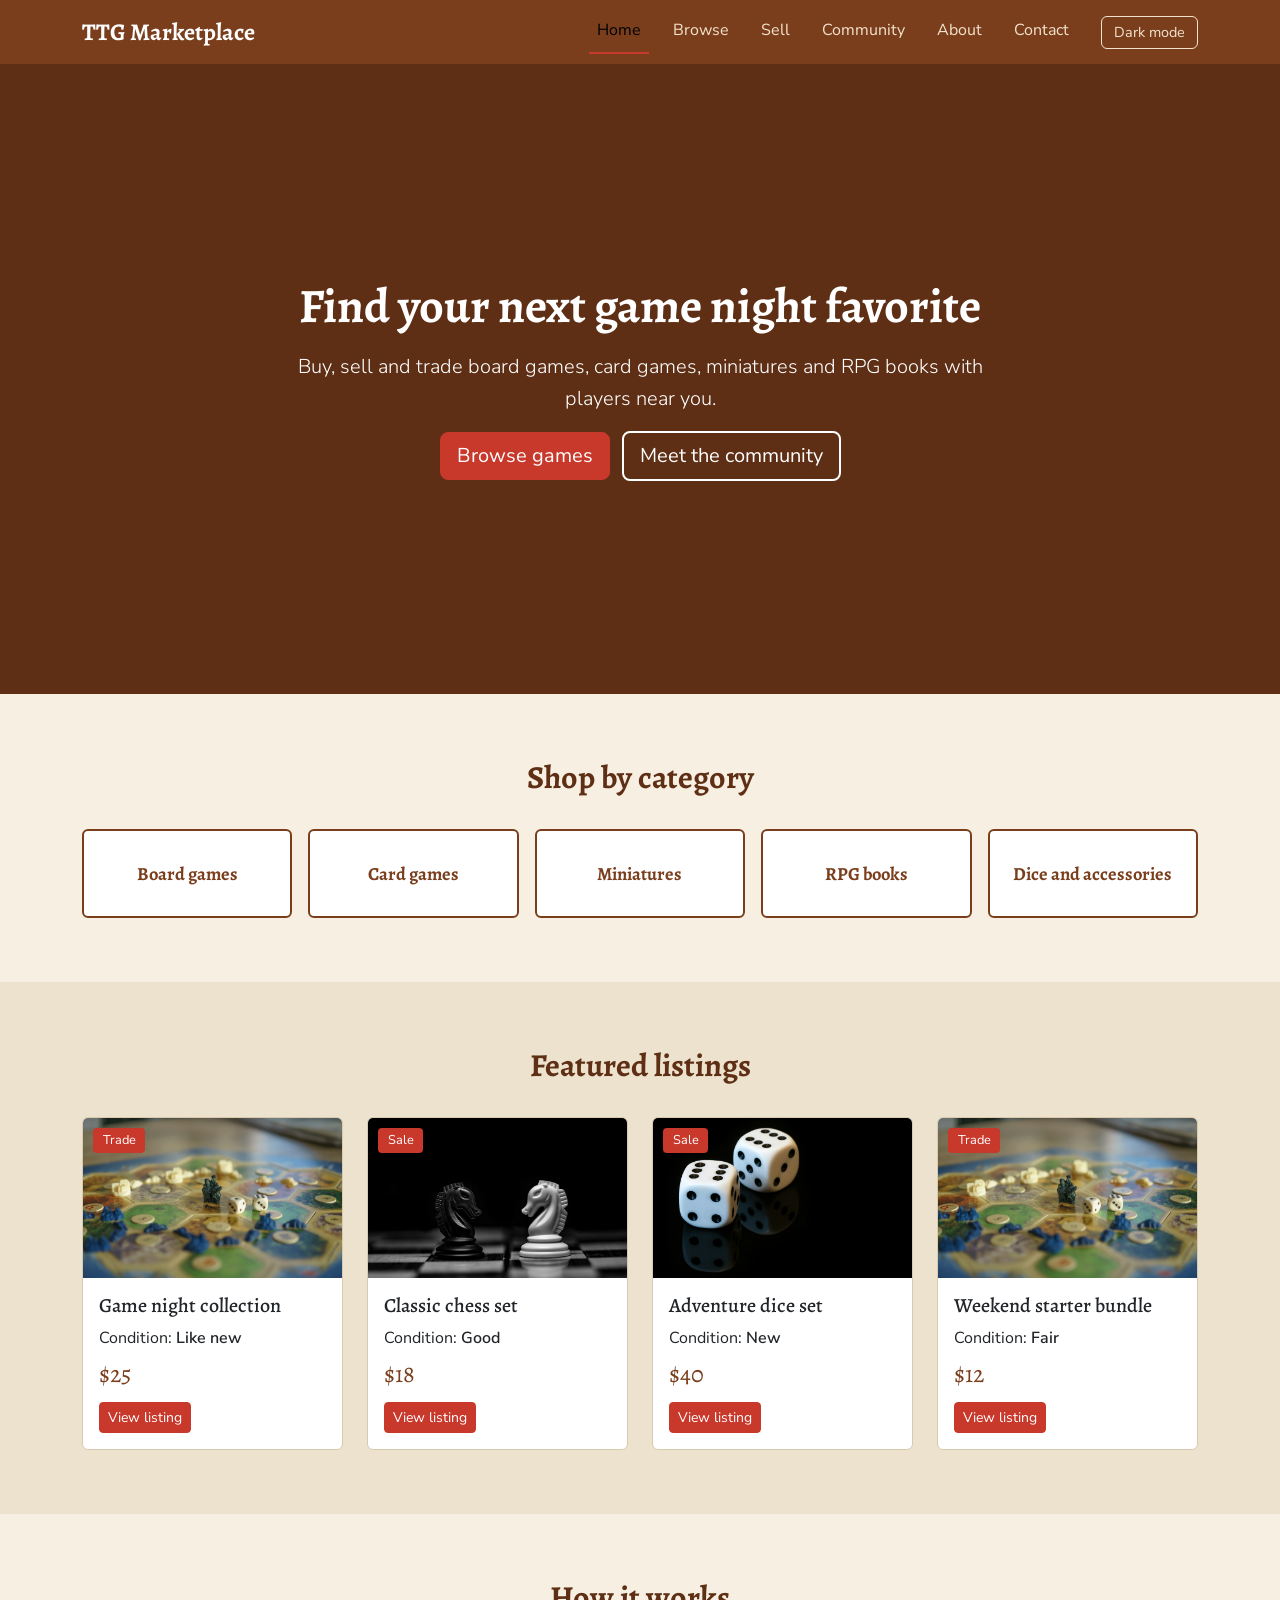
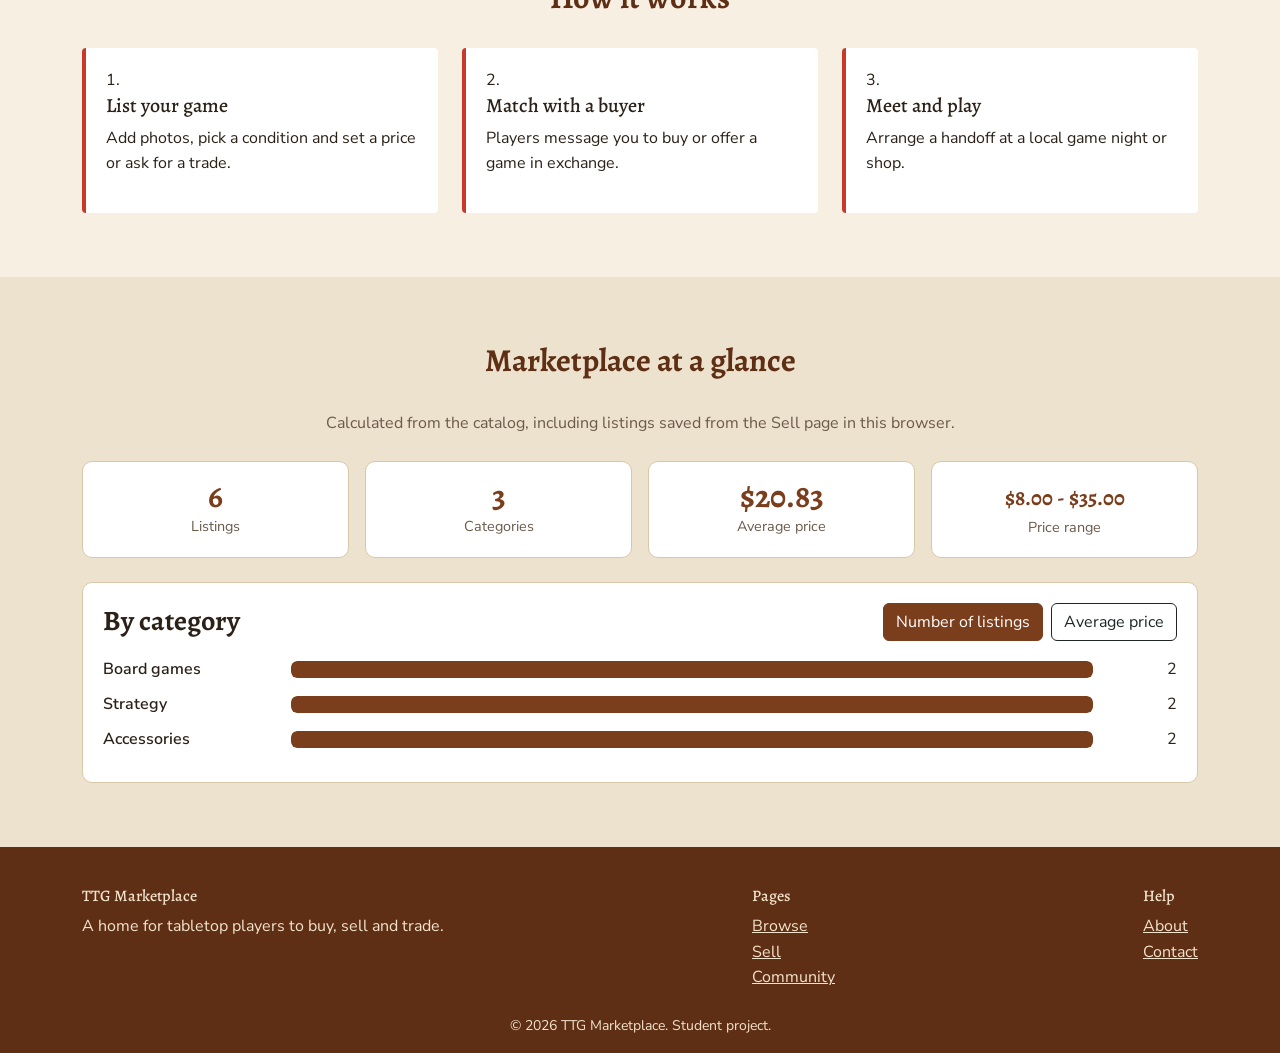
==== commit 51ef9cdd: "Person C" ====
--- a/Index.html
+++ b/Index.html
@@ -155,6 +155,30 @@
       </div>
     </section>
 
+
+    <!-- Marketplace dashboard (numbers are calculated by js/stats.js) -->
+    <section class="section section-alt" id="stats" aria-labelledby="stats-title">
+      <div class="container">
+        <h2 class="section-title text-center" id="stats-title">Marketplace at a glance</h2>
+        <p class="text-center stats-note">Calculated from the catalog, including listings saved from the Sell page in this browser.</p>
+        <div class="stat-tiles">
+          <div class="stat-tile"><span class="stat-value" id="stat-count">-</span><span class="stat-label">Listings</span></div>
+          <div class="stat-tile"><span class="stat-value" id="stat-categories">-</span><span class="stat-label">Categories</span></div>
+          <div class="stat-tile"><span class="stat-value" id="stat-average">-</span><span class="stat-label">Average price</span></div>
+          <div class="stat-tile"><span class="stat-value stat-value-small" id="stat-range">-</span><span class="stat-label">Price range</span></div>
+        </div>
+        <div class="chart-card">
+          <div class="chart-head">
+            <h3>By category</h3>
+            <div class="chart-toggle" role="group" aria-label="Chart metric">
+              <button type="button" class="btn btn-outline-dark metric-btn active" data-metric="count" aria-pressed="true">Number of listings</button>
+              <button type="button" class="btn btn-outline-dark metric-btn" data-metric="average" aria-pressed="false">Average price</button>
+            </div>
+          </div>
+          <div id="stats-chart" class="chart" aria-live="polite"></div>
+        </div>
+      </div>
+    </section>
   </main>
 
   <!-- ===== FOOTER (same on every page) ===== -->
@@ -187,7 +211,11 @@
   <a href="#hero" class="back-to-top" aria-label="Back to top">Top</a>
   <script src="https://code.jquery.com/jquery-3.7.1.min.js"></script>
   <script>window.jQuery || document.write('<script src="js/jquery-3.7.1.min.js"><\/script>')</script>
+  <script src="js/data.js"></script>
+  <script src="js/listing.js"></script>
+  <script src="js/storage.js"></script>
   <script src="js/jquery-effects.js"></script>
   <script src="js/theme.js"></script>
+  <script src="js/stats.js"></script>
 </body>
 </html>
--- a/css/style.css
+++ b/css/style.css
@@ -83,7 +83,7 @@
   inset: 0;
   background: linear-gradient(90deg, rgba(94,47,21,0.95), rgba(94,47,21,0.55));
 }
-.hero-content { position: relative; max-width: 720px; margin-left: 0; }
+.hero-content { position: relative; max-width: 720px; margin-left: auto; margin-right: auto; text-align: center; }
 .hero h1 { font-size: 3rem; margin-bottom: 1rem; }
 
 /* ----- Categories (CSS Grid) ----- */
--- a/css/pages.css
+++ b/css/pages.css
@@ -406,59 +406,325 @@
   margin-bottom: 16px;
 }
 
-/* ===== Theme toggle button ===== */
+/* ===== Theme toggle button (sits in the navbar) ===== */
+.theme-item {
+  display: flex;
+  align-items: center;
+  margin-left: 0.5rem;
+}
+
 .theme-toggle {
-  border: 1px solid currentColor;
   background: transparent;
-  color: inherit;
+  color: #F3E3CC;
+  border: 1px solid #F3E3CC;
   border-radius: 6px;
-  padding: 6px 12px;
-  margin-left: 12px;
+  padding: 0.25rem 0.75rem;
+  font-size: 0.9rem;
   cursor: pointer;
 }
 
-/* ===== Dark theme ===== */
-body.dark-theme {
-  background: #181a1b;
-  color: #e6e6e6;
-}
-
-body.dark-theme header,
-body.dark-theme nav,
-body.dark-theme footer {
-  background: #101213;
-  color: #e6e6e6;
-}
-
-body.dark-theme a {
-  color: #8ab4f8;
-}
-
-body.dark-theme section,
-body.dark-theme article,
-body.dark-theme form,
-body.dark-theme details,
-body.dark-theme table,
-body.dark-theme [class*="card"] {
-  background-color: #23272a;
-  color: #e6e6e6;
-  border-color: #3a3f42;
-}
-
-body.dark-theme input,
-body.dark-theme select,
-body.dark-theme textarea {
-  background: #181a1b;
-  color: #e6e6e6;
-  border: 1px solid #555;
-}
-
-body.dark-theme .success-message {
+.theme-toggle:hover {
+  background: #F3E3CC;
+  color: #2B2118;
+}
+
+/* ===== Dark theme =====
+   theme.js sets data-bs-theme="dark" on <html>.
+   Bootstrap changes its own parts, here we change our tavern colors. */
+html[data-bs-theme="dark"] {
+  --bg: #1c1713;
+  --bg-alt: #251e18;
+  --surface: #2b231c;
+  --primary: #e0a870;        /* lighter wood, so links and titles are readable */
+  --primary-dark: #f0d9b5;
+  --text: #eadfce;
+  --muted: #b8a791;
+}
+
+/* parts that use primary colors as a background */
+html[data-bs-theme="dark"] .site-header,
+html[data-bs-theme="dark"] .site-footer,
+html[data-bs-theme="dark"] .hero {
+  background: #120e0b;
+}
+
+html[data-bs-theme="dark"] .info-table thead {
+  background: #120e0b;
+  color: #F3E3CC;
+}
+
+html[data-bs-theme="dark"] .category-tile:hover,
+html[data-bs-theme="dark"] .filter-btn.active,
+html[data-bs-theme="dark"] .filter-btn.active:hover {
+  color: #1c1713;
+}
+
+/* cards and boxes */
+html[data-bs-theme="dark"] .listing-card,
+html[data-bs-theme="dark"] .product-card,
+html[data-bs-theme="dark"] .group-card,
+html[data-bs-theme="dark"] .table-wrap,
+html[data-bs-theme="dark"] .browse-controls,
+html[data-bs-theme="dark"] .fav-item,
+html[data-bs-theme="dark"] .product-badge {
+  background: var(--surface);
+  color: var(--text);
+}
+
+html[data-bs-theme="dark"] .listing-card,
+html[data-bs-theme="dark"] .product-card,
+html[data-bs-theme="dark"] .table-wrap,
+html[data-bs-theme="dark"] .browse-controls {
+  border-color: #4a3c2f;
+}
+
+/* saved list keeps its red left border */
+html[data-bs-theme="dark"] .fav-item {
+  border-top-color: #4a3c2f;
+  border-right-color: #4a3c2f;
+  border-bottom-color: #4a3c2f;
+  animation: none;
+}
+
+html[data-bs-theme="dark"] .page-banner {
+  border-bottom-color: #3d3228;
+}
+
+html[data-bs-theme="dark"] .listing-img {
+  background: #3a2e24;
+}
+
+/* tables and details */
+html[data-bs-theme="dark"] .info-table th,
+html[data-bs-theme="dark"] .info-table td,
+html[data-bs-theme="dark"] .product-card details {
+  border-color: #3d3228;
+}
+
+html[data-bs-theme="dark"] .info-table tbody tr:nth-child(even) {
+  background: #251e18;
+}
+
+html[data-bs-theme="dark"] .info-table tbody tr:target {
+  background: #4a3720;
+}
+
+/* small highlights */
+html[data-bs-theme="dark"] .level-tag,
+html[data-bs-theme="dark"] .schedule-label {
+  background: #2f3a26;
+  color: #cfe0bd;
+}
+
+html[data-bs-theme="dark"] .no-results {
+  background: #3a2d1c;
+}
+
+html[data-bs-theme="dark"] .row-highlight > * {
+  background: #4a3720 !important;
+}
+
+/* forms */
+html[data-bs-theme="dark"] .form-control,
+html[data-bs-theme="dark"] .form-select {
+  background-color: #1c1713;
+  border-color: #4a3c2f;
+  color: var(--text);
+}
+
+html[data-bs-theme="dark"] .error-message {
+  color: #ff8a80;
+}
+
+html[data-bs-theme="dark"] .field-invalid {
+  border-color: #ff8a80 !important;
+}
+
+html[data-bs-theme="dark"] .success-message {
   background: #1e3a28;
   color: #a8e6bb;
   border-color: #2f5a3d;
 }
 
-body.dark-theme .error-message {
-  color: #ff8a80;
-}+/* FAQ accordion (About page): Bootstrap uses blue here */
+html[data-bs-theme="dark"] .accordion {
+  --bs-accordion-bg: var(--surface);
+  --bs-accordion-color: var(--text);
+  --bs-accordion-border-color: #4a3c2f;
+  --bs-accordion-btn-color: var(--text);
+  --bs-accordion-active-bg: #3a2d1c;
+  --bs-accordion-active-color: var(--text);
+}
+
+/* ===== Final project: Game library (api.js) and dashboard (stats.js) ===== */
+
+/* shared look for the small cards and boxes */
+.monster-card,
+.monster-details,
+.api-state,
+.stat-tile,
+.chart-card {
+    background: var(--surface);
+    border: 1px solid #d8c8aa;
+    border-radius: 10px;
+    color: var(--text);
+}
+
+/* --- Game library --- */
+.library-tools {
+    display: flex;
+    flex-wrap: wrap;
+    align-items: center;
+    gap: 0.75rem;
+    margin: 0 0 1.25rem;
+}
+.library-tools .form-control { max-width: 24rem; }
+
+.api-state {
+    padding: 1.25rem;
+    text-align: center;
+}
+.api-error { border-color: var(--accent); }
+.api-error p { margin-bottom: 0.75rem; }
+
+.spinner {
+    display: inline-block;
+    width: 1.1rem;
+    height: 1.1rem;
+    margin-right: 0.4rem;
+    vertical-align: -0.2rem;
+    border: 3px solid #d8c8aa;
+    border-top-color: var(--primary);
+    border-radius: 50%;
+    animation: spin 0.8s linear infinite;
+}
+@keyframes spin { to { transform: rotate(360deg); } }
+
+.monster-grid {
+    display: grid;
+    grid-template-columns: repeat(auto-fill, minmax(170px, 1fr));
+    gap: 0.75rem;
+}
+.monster-grid[hidden] { display: none; }
+
+.monster-card {
+    display: flex;
+    flex-direction: column;
+    gap: 0.2rem;
+    padding: 0.9rem 1rem;
+    text-align: left;
+    cursor: pointer;
+    transition: transform 0.2s, box-shadow 0.2s, border-color 0.2s;
+}
+.monster-card:hover,
+.monster-card:focus-visible {
+    transform: translateY(-3px);
+    box-shadow: 0 6px 16px rgba(43, 33, 24, 0.15);
+    border-color: var(--primary);
+}
+.monster-card.selected { border-color: var(--accent); border-width: 2px; }
+.monster-name { font-family: var(--font-heading); font-weight: 700; font-size: 1.1rem; }
+.monster-hint { color: var(--muted); font-size: 0.85rem; }
+
+.monster-details {
+    margin-top: 1rem;
+    padding: 1.25rem;
+}
+.monster-details h3 { margin-bottom: 0.75rem; }
+.monster-details dl {
+    display: grid;
+    grid-template-columns: max-content 1fr;
+    gap: 0.35rem 1rem;
+    margin-bottom: 1rem;
+}
+.monster-details dt { color: var(--muted); font-weight: 600; }
+.monster-details dd { margin: 0; }
+.api-inline { margin: 0; }
+
+/* --- Dashboard --- */
+.stats-note { color: var(--muted); margin-bottom: 1.5rem; }
+
+.stat-tiles {
+    display: grid;
+    grid-template-columns: repeat(auto-fit, minmax(150px, 1fr));
+    gap: 1rem;
+    margin-bottom: 1.5rem;
+}
+.stat-tile {
+    display: flex;
+    flex-direction: column;
+    align-items: center;
+    padding: 1.1rem 0.75rem;
+    text-align: center;
+}
+.stat-value {
+    font-family: var(--font-heading);
+    font-size: 2rem;
+    font-weight: 700;
+    line-height: 1.1;
+    color: var(--primary);
+}
+.stat-value-small { font-size: 1.35rem; padding: 0.4rem 0; }
+.stat-label { color: var(--muted); font-size: 0.9rem; }
+
+.chart-card { padding: 1.25rem; }
+.chart-head {
+    display: flex;
+    flex-wrap: wrap;
+    align-items: center;
+    justify-content: space-between;
+    gap: 0.75rem;
+    margin-bottom: 1rem;
+}
+.chart-head h3 { margin: 0; }
+.chart-toggle { display: flex; flex-wrap: wrap; gap: 0.5rem; }
+
+.chart-row {
+    display: grid;
+    grid-template-columns: minmax(7rem, 11rem) 1fr 4.5rem;
+    align-items: center;
+    gap: 0.75rem;
+    margin-bottom: 0.6rem;
+}
+.chart-label { font-weight: 600; }
+.chart-track { background: var(--bg-alt); border-radius: 6px; height: 1.1rem; overflow: hidden; }
+.chart-bar { background: var(--primary); height: 100%; border-radius: 6px; }
+.chart-value { text-align: right; font-variant-numeric: tabular-nums; }
+
+/* filter and chart toggle buttons: active state */
+.metric-btn.active,
+.metric-btn.active:hover {
+    background: var(--primary);
+    border-color: var(--primary);
+    color: #fff;
+}
+
+/* --- Dark theme fixes (Bootstrap's outline-dark button keeps a dark text color) --- */
+html[data-bs-theme="dark"] .filter-btn,
+html[data-bs-theme="dark"] .metric-btn,
+html[data-bs-theme="dark"] .details-close {
+    --bs-btn-color: var(--text);
+    --bs-btn-border-color: #6b5a4a;
+    --bs-btn-hover-color: #1c1713;
+    --bs-btn-hover-bg: var(--primary);
+    --bs-btn-hover-border-color: var(--primary);
+}
+html[data-bs-theme="dark"] .metric-btn.active,
+html[data-bs-theme="dark"] .metric-btn.active:hover { color: #1c1713; }
+html[data-bs-theme="dark"] .monster-card,
+html[data-bs-theme="dark"] .monster-details,
+html[data-bs-theme="dark"] .api-state,
+html[data-bs-theme="dark"] .stat-tile,
+html[data-bs-theme="dark"] .chart-card { border-color: #4a3c2f; }
+html[data-bs-theme="dark"] .spinner { border-color: #4a3c2f; border-top-color: var(--primary); }
+
+@media (max-width: 576px) {
+    .chart-row { grid-template-columns: 1fr 4rem; }
+    .chart-label { grid-column: 1 / -1; }
+    .monster-details dl { grid-template-columns: 1fr; }
+}
+
+@media (prefers-reduced-motion: reduce) {
+    .spinner { animation-duration: 2.5s; }
+    .monster-card, .monster-card:hover { transition: none; transform: none; }
+}
